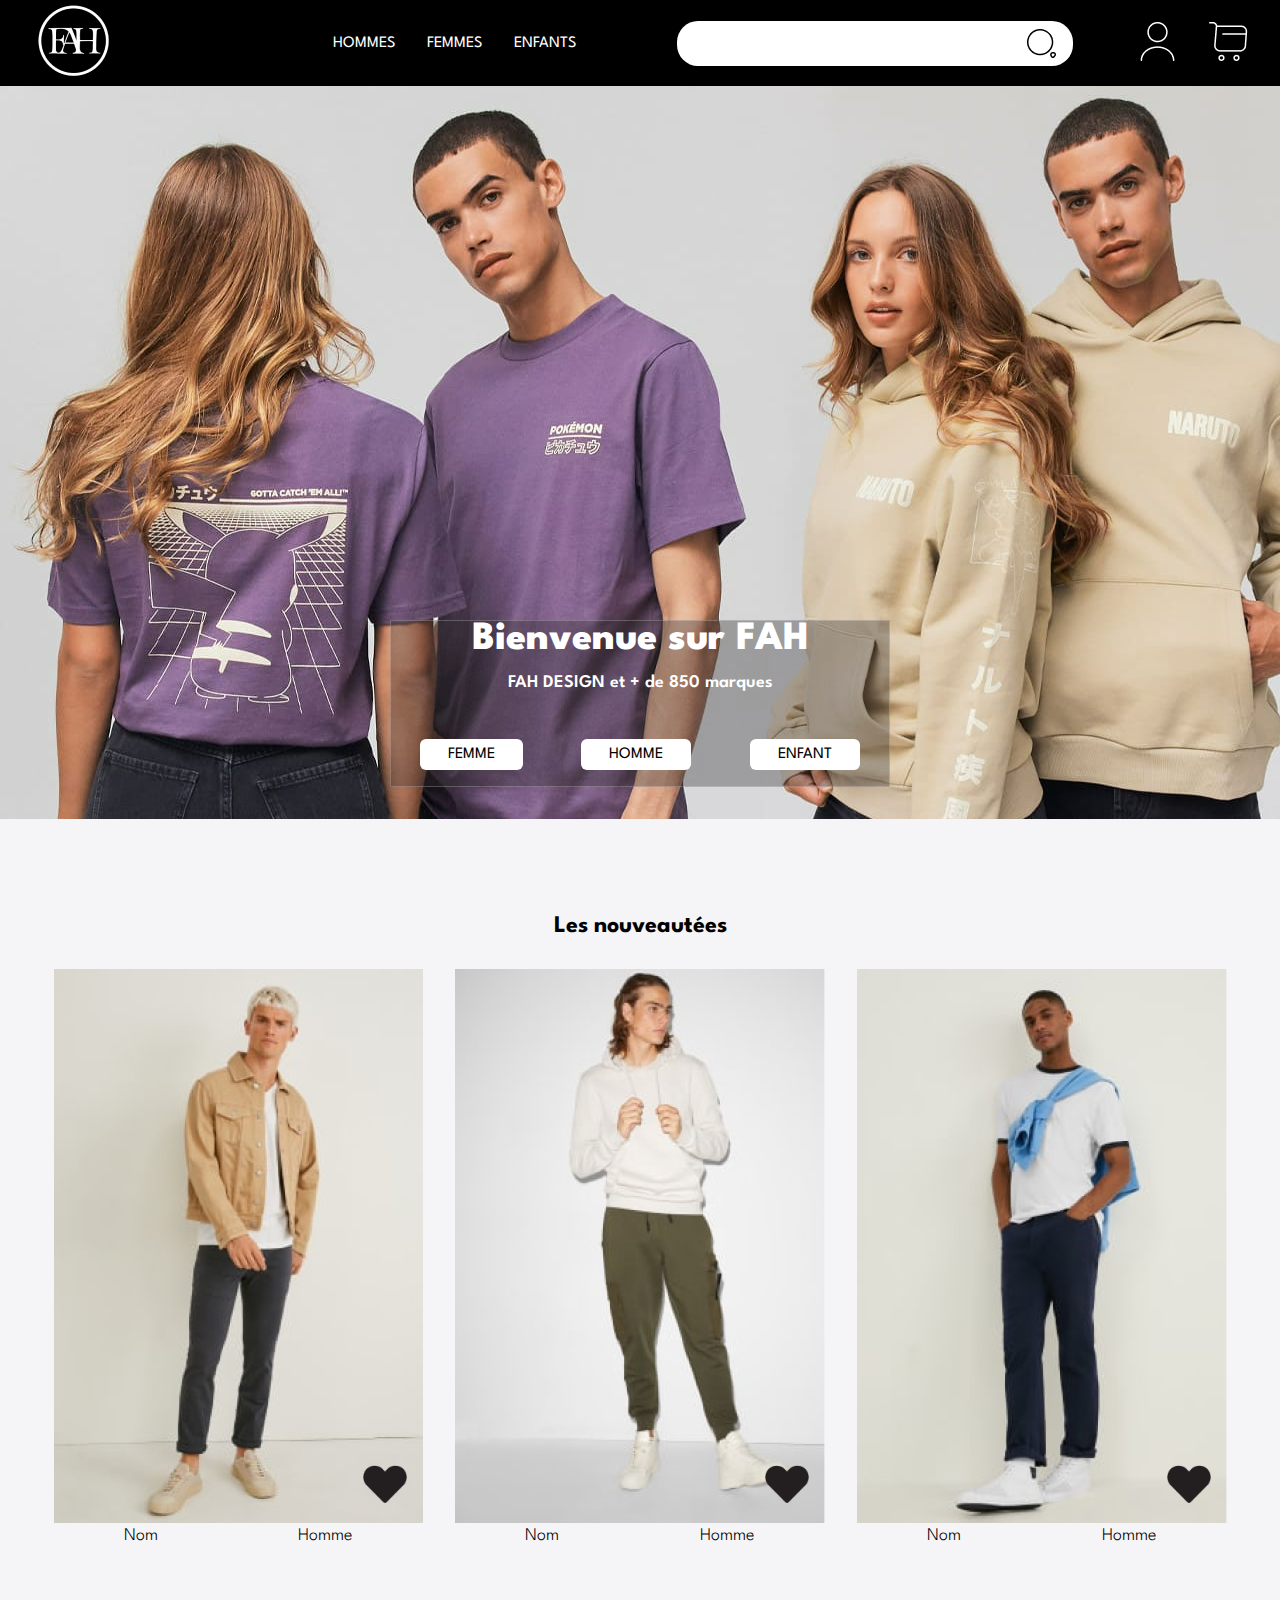
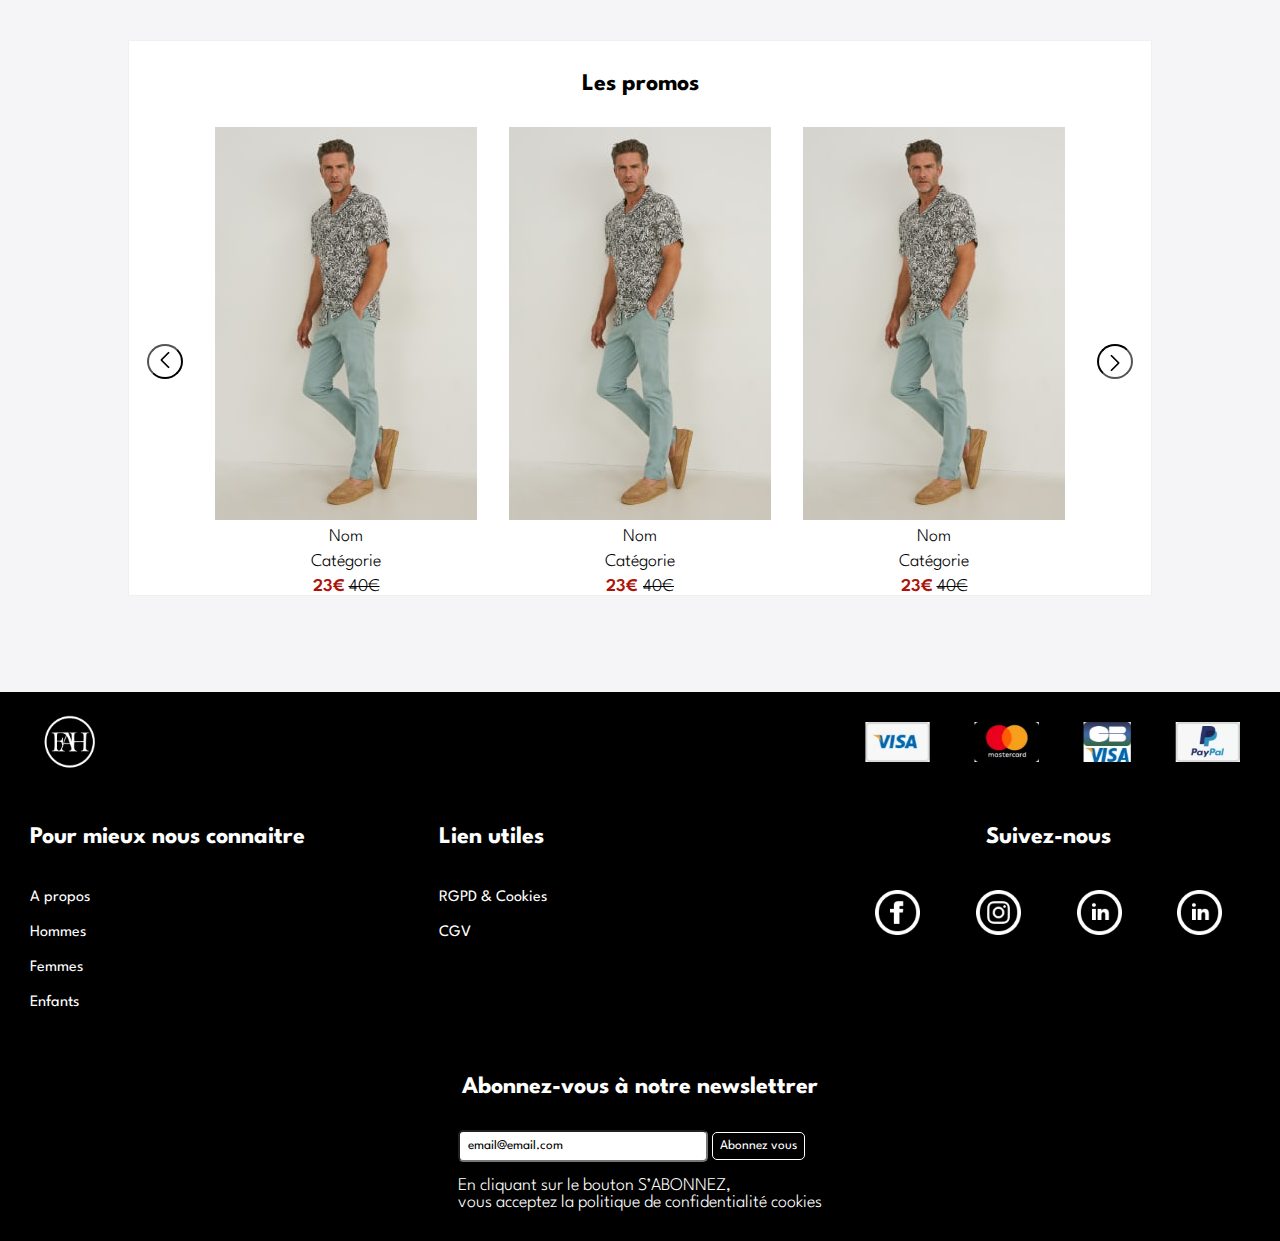
==== index.html @ 8d9b70d9 "[page Accueil] structure htm Accueil footer.css (le footer n'est pas respensive) header.css (respons" ====
<!DOCTYPE html>
<html lang="fr">
    <head>
        <meta charset="UTF-8" />
        <meta http-equiv="X-UA-Compatible" content="IE=edge" />
        <meta name="viewport" content="width=device-width, initial-scale=1.0" />
        <title>Document</title>
        <link rel="stylesheet" href="./public/css/header.css" />
        <link rel="stylesheet" href="./public/css/accueil.css" />
        <link rel="stylesheet" href="./public/css/footer.css">
        <link rel="stylesheet" href="./public/css/cart.css">
        <script src="./public/js/header.js" defer></script>
    </head>
    <body>
        <header>
            <nav class="flex">
                <a href="">
                    <img
                        class="display-no"
                        src="./public/images/images/logo.png"
                        alt="logo_FAH_blanc"
                    />
                </a>

                <img
                    class="burger"
                    src="./public/icons/icons/hambergermenu.png"
                    alt=""
                />

                <div class="flex toto">
                    <div class="flex nav-liens display-no">
                        <a href="#">HOMMES</a>
                        <a href="#">FEMMES</a>
                        <a href="#">ENFANTS</a>
                    </div>
                    <div class="flex test">
                        <form class="flex">
                            <input
                                class="search visibility-none"
                                type="text"
                                name=""
                                id="input-search"
                            />
                            <button
                                class="search bg-bnt bg-bnt-black"
                                id="bnt-search"
                            >
                                <img
                                    id="search"
                                    class="search-black"
                                    src="./public/icons/searchblack.png"
                                    alt=""
                                />
                                <img
                                    class="search-white"
                                    src="./public/icons/icons/searchnormal.png"
                                    alt=""
                                    id="search-white"
                                />
                            </button>
                        </form>

                        <div class="flex">
                            <a href="/">
                                <img
                                    src="./public/icons/icons/favoris.png"
                                    class="favoris"
                                    alt=""
                                />
                            </a>
                            <a href="/">
                                <img
                                    src="./public/icons/icons/user.png"
                                    alt="icon_compte"
                                />
                            </a>
                            <a href="./cart.html">
                                <img
                                    class="panier"
                                    src="./public/icons/icons/panier.png"
                                    alt="icon_panier"
                                />
                            </a>
                        </div>
                    </div>
                </div>
            </nav>
        </header>
        <section class="section-accueil">
            <div class="flex">
                <div>
                    <h1>Bienvenue sur FAH</h1>
                    <p>FAH DESIGN et + de 850 marques</p>
                </div>
                <div class="liens-categories flex">
                    <a href="">FEMME</a>
                    <a href="">HOMME</a>
                    <a href="">ENFANT</a>
                </div>
            </div>
        </section>
        <main>
            <section class="nouveautes">
                <h2>Les nouveautées</h2>
                <div class="articles flex">
                    <div class="article">
                        <div>
                            <img
                                class="article-img"
                                src="./public/images/images/pantalon_noir 1.png"
                                alt=""
                            />
                            <img
                                class="article-favoris"
                                src="./public/icons/icons/favoris-noir.png"
                                alt=""
                            />
                        </div>
                        <div class="article-nomprix flex">
                            <p>Nom</p>
                            <p>Homme</p>
                        </div>
                    </div>
                    <div class="article">
                        <div>
                            <img
                                class="article-img"
                                src="./public/images/images/pantalon_kaki 1.png"
                                alt=""
                            />
                            <img
                                class="article-favoris"
                                src="./public/icons/icons/favoris-noir.png"
                                alt=""
                            />
                        </div>
                        <div class="article-nomprix flex">
                            <p>Nom</p>
                            <p>Homme</p>
                        </div>
                    </div>
                    <div class="article">
                        <div>
                            <img
                                class="article-img"
                                src="./public/images/images/pantalon_marine 1.png"
                                alt=""
                            />
                            <img
                                class="article-favoris"
                                src="./public/icons/icons/favoris-noir.png"
                                alt=""
                            />
                        </div>
                        <div class="article-nomprix flex">
                            <p>Nom</p>
                            <p>Homme</p>
                        </div>
                    </div>
                </div>
            </section>
            <section class="promos">
                <h2>Les promos</h2>
                <div class="flex">
                    <button>
                        <img src="./public/icons/icons/carousel.png" alt="" />
                    </button>
                    <div class="promos-carousel flex">
                        <div class="promos-produits-carousel img-first flex">
                            <img
                                src="./public/images/images/pantalon_bleu_ciel _mobile.png"
                                alt=""
                            />
                            <p>Nom</p>
                            <p>Catégorie</p>
                            <p>
                                <span class="prix-promos"> 23€</span>
                                <del> 40€</del>
                            </p>
                        </div>
                        <div class="promos-produits-carousel flex">
                            <img
                                src="./public/images/images/pantalon_bleu_ciel _mobile.png"
                                alt=""
                            />
                            <p>Nom</p>
                            <p>Catégorie</p>
                            <p>
                                <span class="prix-promos"> 23€ </span>
                                <del> 40€</del>
                            </p>
                        </div>
                        <div class="promos-produits-carousel flex">
                            <img
                                src="./public/images/images/pantalon_bleu_ciel _mobile.png"
                                alt=""
                            />
                            <p>Nom</p>
                            <p>Catégorie</p>
                            <p>
                                <span class="prix-promos">23€</span>
                                <del> 40€</del>
                            </p>
                        </div>
                    </div>

                    <button class="bnt-carousel">
                        <img src="./public/icons/icons/carousel.png" alt="" />
                    </button>
                </div>
            </section>
        </main>

        <footer>
        <div class="paiement flex">

            <div>
                <img class="logo" src="./public/images/images/logo.png" alt="logo_FAH_blanc">
            </div>

            <div>
                <img src="./public/images/images/visa-png 1.png" alt="carte_visa"></li>
                <img src="./public/images/images/mastercard-png 1.png" alt="carte_mastercard">
                <img src="./public/images/images/visa-carte-bleue-png 1.png" alt="carte_cb_visa">
                <img src="./public/images/images/pay-pal-png 1.png" alt="paypal">
            </div>
        </div>

        <section class="footer flex">

            <div class="bloc1">
                <h2>Pour mieux nous connaitre</h2>
                <ul>
                    <li><a href="#">A propos</a></li>
                    <li><a href="#">Hommes</a></li>
                    <li><a href="#">Femmes</a></li>
                    <li><a href="#">Enfants</a></li>

                </ul>
            </div>

            <div class="bloc2">
                <h2>Lien utiles</h2>
                <ul>
                    <li><a href="#">RGPD & Cookies</a></li>
                    <li><a href="#">CGV</a></li>
                </ul>

            </div>

            <div class="bloc3">

                <h2>Suivez-nous</h2>

                <div class="reseau flex">
                    <img src="./public/icons/icons/facebook-5-240.png" alt="icone_facebook">
                    <img src="./public/icons/icons/instagram-15-240.png" alt="icone_facebook">
                    <img src="./public/icons/icons/linkedin-5-240.png" alt="icone_facebook">
                    <img src="./public/icons/icons/linkedin-5-240.png" alt="icone_facebook">
                </div>
            </div>

        </section>

        <div class="bloc4 flex column">
            <h2>Abonnez-vous à notre newslettrer</h2>

            <div class="newsletter">

                <input type="email" id="email" name="email" value="email@email.com">
                <button>Abonnez vous</button>
                    <p>
                    En cliquant sur le bouton S’ABONNEZ,<br>vous acceptez la politique de confidentialité
                    cookies
                </p>

            </div>


        </div>




    </footer>
    </body>
</html>
---- public/css/header.css ----
@font-face {
    font-family: "League Spartan", sans-serif;
    src: url(font/LeagueSpartan-Regular.ttf);
}

* {
    margin: 0;
    padding: 0;
    box-sizing: border-box;
    font-family: "League Spartan", sans-serif;
}
/* les variables  */
:root {
    --color-green: #006637;
    --color-white: #ffffff;
    --color-background: #f5f5f7;
    --color-black: #000000;
    --color-grey: #919090;
    --color-red: #ad130a;
}

body {
    background: var(--color-background);
}
a {
    text-decoration: none;
    color: white;
}

.flex {
    display: flex;
    justify-content: space-between;
    align-items: center;
}

header {
    background: var(--color-black);
    /* padding: 22px 43px; */
}
header .nav-liens {
    gap: 2rem;
}
header .search {
    height: 45px;
    border: none;
}
header input {
    border-bottom-left-radius: 21px;
    border-top-left-radius: 21px;
}
header .bg-bnt {
    background-color: var(--color-white);
    border-bottom-right-radius: 21px;
    border-top-right-radius: 21px;
    padding-right: 15px;
    padding-top: 4px;
}
header form img {
    border-top-right-radius: 58px;
    border-bottom-right-radius: 21px;
}
header nav > div {
    gap: 7.9vw;
}
header nav > div div:nth-child(2),
.test {
    gap: 2.62vw;
}
.burger {
    display: none;
}
nav {
    gap: 2rem !important;
    justify-content: flex-start;
    width: 95vw;
    margin: 0 auto;
}

.test {
    width: 44.58vw;
}
nav form {
    width: min(500px, 100%);
}
nav form input {
    width: min(500px, 100%);
}
.favoris {
    display: none;
}
.search-black {
    display: none;
}

/* @media */
@media (max-width: 920px) {
    header nav > div {
        gap: 1.9vw !important;
    }
    .test {
        gap: 1rem;
    }
}
@media (max-width: 800px) {
    .display-no {
        display: none !important;
    }
    .burger {
        display: block !important;
    }
    .favoris {
        display: block !important;
    }
    .panier {
        display: none !important;
    }
    header {
        padding: 10px 0;
    }
    .bg-bnt-black {
        background: var(--color-black) !important;
    }
    .visibility-none {
        visibility: hidden;
    }
    .search-white {
        display: none !important;
    }
    .search-black {
        display: block !important;
        border-top-right-radius: 5px !important;
        border-bottom-right-radius: 0px !important;
    }
    .search-black-none {
        display: none !important;
    }
    .myStyle {
        visibility: visible !important;
    }
}
---- public/css/accueil.css ----
.section-accueil {
    background-image: url("../images/images/encart_hp_collabs.webp");
    height: 733px;
    display: flex;
    align-items: flex-end;
    justify-content: center;
    padding-bottom: 2rem;
}
.section-accueil > div {
    width: 500px;
    border: 1px solid black;
    flex-direction: column;
    gap: 3rem;
    padding-bottom: 1rem;
    background: rgb(46 45 46 / 34%);
    border: 1px solid rgb(249 242 242 / 23%);
}
h1 {
    font-weight: 800;
    font-size: 40px;
    margin-bottom: 1rem;
}
.section-accueil p,
h1 {
    color: var(--color-white);
    text-align: center;
}

.section-accueil p {
    font-weight: 600;
    font-size: 18px;
}

.liens-categories {
    justify-content: space-around;
    width: 100%;
}
.liens-categories a {
    background: var(--color-white);
    color: var(--color-black);
    padding: 0.5rem 1.75rem;
    border-radius: 6px;
}
/* main */
main {
    margin: 6rem 0;
}
h2 {
    text-align: center;
    margin-bottom: 2rem;
}

/* les nouveatées */
.articles {
    gap: 2rem;
    flex-wrap: wrap;
    justify-content: center;
}
.article-nomprix {
    justify-content: space-around;
}
.article > div {
    position: relative;
}
.article-favoris {
    position: absolute;
    top: 31rem;
    right: 1rem;
    width: 44px;
}

/* les promos */
.promos {
    /* margin-top: 6rem; */
    background: #ffffff;
    border: 1px solid #f4eeee;
    width: 80vw;
    margin: 6rem auto;
    padding-top: 2rem;
}
.promos > div {
    justify-content: center;
    gap: 2rem;
    width: 100%;
}
.bnt-carousel {
    transform: rotate(180deg);
}
.promos-carousel {
    justify-content: center;
    gap: 2rem;
}
main button {
    border-radius: 50%;
    padding: 5px 11px;
    background: white;
}
.promos-produits-carousel {
    flex-direction: column;
    justify-content: center;
    gap: 0.5rem;
}
.prix-promos {
    color: var(--color-red);
    font-weight: 600;
}

/* meadia */

@media (max-width: 1060px) {
    .promos-produits-carousel > img {
        width: 200px;
    }
}
@media (max-width: 800px) {
    .img-first {
        display: none;
    }
}
---- public/css/footer.css ----
/* ///////////////////FOOTER ////////////////////////// */

.paiement img {
    display: inline-block;
    padding: 20px;
    width: 110;
    height: 80px;
}

.paiement .logo {
    width: 100px;
    height: 100px;
}

.paiement {
    background: var(--color-black);
    padding: 0 20px;
}

.footer {
    background: var(--color-black);
    padding: 30px;
}

.footer img {
    display: inline-block;
    width: 65px;
    height: 65px;
}

.bloc4 {
    background: var(--color-black);
    padding-bottom: 30px;
    flex-direction: column;
}

.bloc4 button {
    background: var(--color-black);
    color: white;
    border: 1px solid white;
    padding: 7px;
    border-radius: 5px;
}

#email {
    width: 250px;
    min-height: 25px;
    border-radius: 5px;
    padding: 8px;
}

.bloc1,
.bloc2,
.bloc3 {
    width: 33%;
    min-height: 220px;
}
.footer li {
    padding: 10px 0;
}

.newsletter p {
    color: white;
    margin-top: 15px;
}

.bloc3 img {
    padding: 10px;
}

.bloc3 h2 {
    text-align: center;
}

.reseau {
    justify-content: space-around;
}
footer h2 {
    color: var(--color-white);
    text-align: start;
}
---- public/css/cart.css ----
@import url('https://fonts.googleapis.com/css2?family=Lato:wght@300&family=League+Spartan:wght@100;200;300;400;500;600;700;800;900&family=Nunito+Sans:ital,wght@0,200;0,300;0,400;0,600;0,700;0,800;0,900;1,200;1,300;1,400;1,600;1,700;1,800;1,900&display=swap');

* {
    box-sizing: border-box;
    margin: 0;
    padding: 0;
}

body {
    font-family: 'League Spartan';
    background-color: #f5f5f7;
}

p,
label {
    font-size: clamp(14px, 5vh, 18px);
    font-weight: 300;
}

.flex-crt {
    display: flex;
    justify-content: center;
}

/* ### CSS CART ### */
.box-article-crt h1,
.box-article-crt h3,
.cart-article-crt,
.article-text-crt,
.total-box-crt {
    background-color: white;
}

.box-article-crt h3 {
    font-size: clamp(18px, 5vh, 36px);
}

.box-article-crt h1,
.box-article-crt h3 {
    padding: 18px 0 18px 38px;
    font-weight: 400;
    justify-content: space-around;
}

.box-article-crt h1 {
    font-size: 40px;
}

.box-article-crt h3 {
    font-size: clamp(28px, 5vh, 36px);
}

.cart-container-crt {
    width: min(1440px, 100%);
    min-height: 90vh;
    width: 100%;
    gap: 50px;
    justify-content: center;
    align-items: center;
}

.cart-article-crt {
    width: min(675px, 100%);
    min-height: 510px;
    gap: 40px;
    align-items: center;
    align-self: center;

}

.cart-article-crt img {
    max-width: 290px;
    height: 433px;
    display: block;
    /* make my image block element */
}

.box-article-crt {
    width: min(675px, 100%);
    flex-direction: column;
    gap: 40px;

}

.article-text-crt {
    width: min(268px, 100%);
    height: 340px;
    flex-direction: column;
    justify-content: space-around;
}

.article-text-crt form select {
    background-color: #ffffff;
    border: .5px solid black;
    width: min(85px, 100%);
    padding: 5px;
}

.article-text-crt .form-crt {
    justify-content: space-between;

}

.article-text-crt .form-crt label {
    align-self: center;
}

/* TOTAL SECTION CSS */
.total-box-crt {
    width: min(515px, 100%);
    min-height: 510px;
    flex-direction: column;
    justify-content: space-between;
    padding: 28px;
}

.total-box-crt h2 {
    font-size: clamp(34px, 5vh, 40px);
    font-weight: 400;
}

.total-box-crt h3 {
    font-size: clamp(28px, 5vh, 32px);
    font-weight: 400;
}

.payments-crt {
    width: min(322px, 100%);
    margin-top: 4px;
}

.payments-crt img {
    margin-left: 10px;
}

.total-box-crt form select {
    width: min(460px, 100%);
    background-color: #ffffff;
    border: .5px solid black;
    padding: 13px 0 13px 13px;
    margin-top: 10px;
    font-size: clamp(18px, 5vh, 14px);
}

.total-box-crt form input {
    width: min(460px, 100%);
    background-color: #231F20;
    color: white;
    padding: 15px 0;
    border: none;
    margin-top: 25px;
    font-size: clamp(18px, 5vh, 14px);
}

@media (max-width: 950px) {
    .cart-container-crt {
        flex-wrap: wrap;
    }
}

@media (max-width: 450px) {

    body {
        padding: 0 16px;
    }

    .cart-article-crt {
        flex-direction: column;
        padding: 11px;
    }

    .cart-article-crt img {
        min-width: 100%;
        min-height: 300px;
        display: block;
        /* make my image block element */
    }

    .article-text-crt {
        min-width: 100%;
    }

    .cart-article-crt .form-crt select {
        width: min(150px, 100%);
        background-color: #ffffff;
        border: .5px solid black;
        padding: 6px 0 6px 6px;
        font-size: clamp(18px, 5vh, 14px);
    }

    .box-article-crt h3 {
        padding: 21px 16px;
        font-weight: 400;
        justify-content: space-around;
    }
}
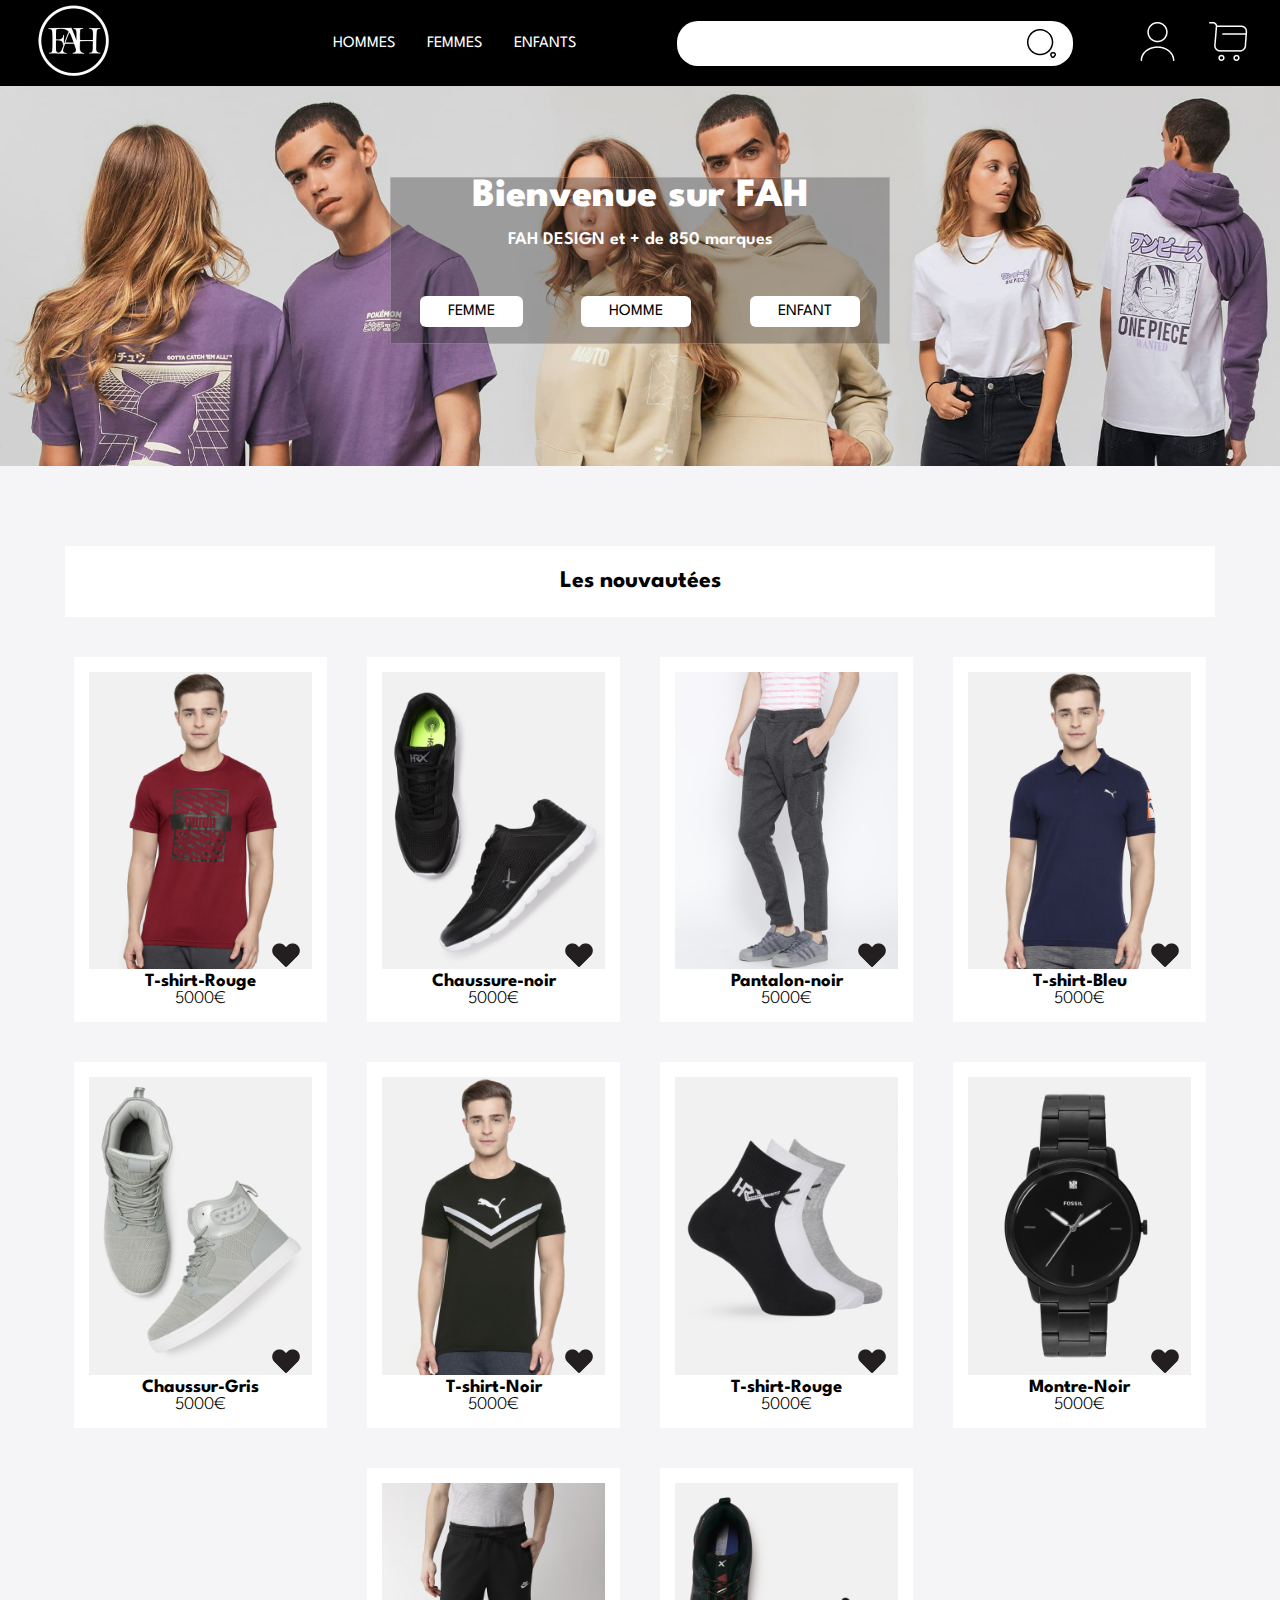
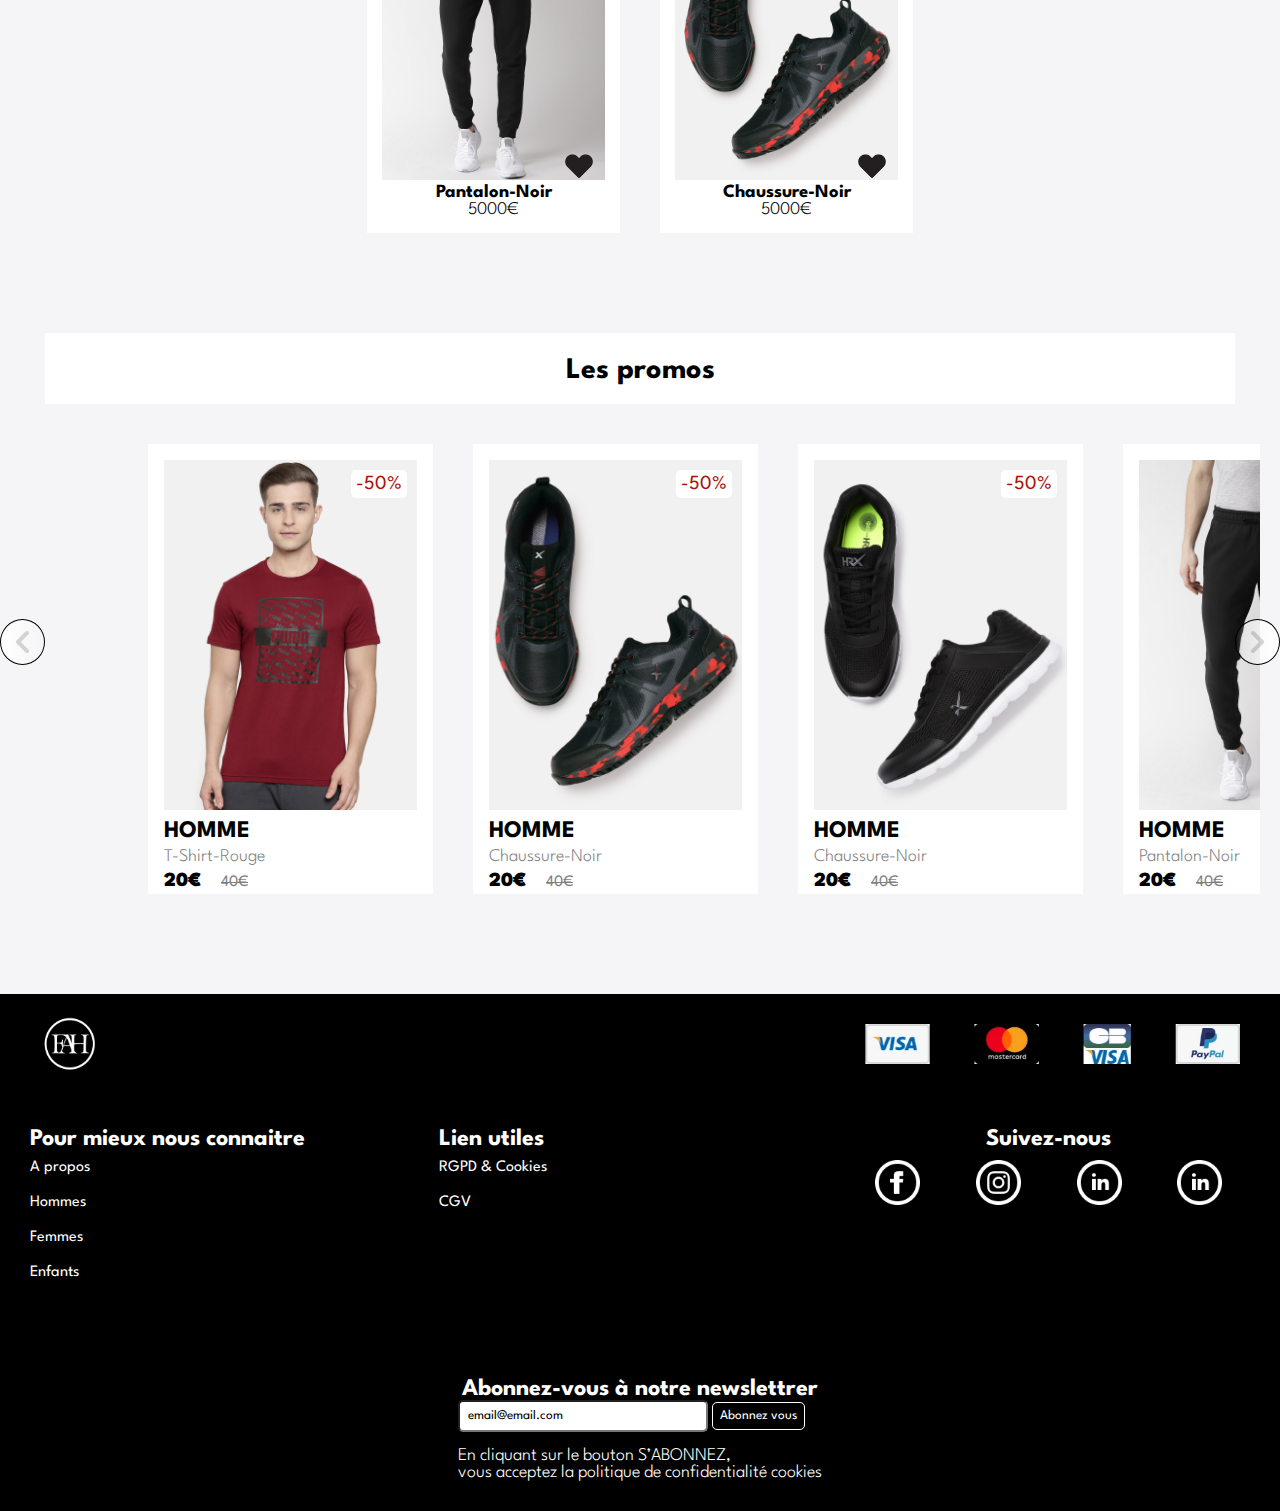
==== commit 5a749692: "[page accueil] le caroussel des promos et le responsive de la premiere section" ====
--- a/index.html
+++ b/index.html
@@ -7,14 +7,16 @@
         <title>Document</title>
         <link rel="stylesheet" href="./public/css/header.css" />
         <link rel="stylesheet" href="./public/css/accueil.css" />
-        <link rel="stylesheet" href="./public/css/footer.css">
-        <link rel="stylesheet" href="./public/css/cart.css">
+        <link rel="stylesheet" href="./public/css/footer.css" />
+        <link rel="stylesheet" href="./public/css/cart.css" />
+        <link rel="stylesheet" href="./public/css/categories.css" />
         <script src="./public/js/header.js" defer></script>
+        <script src="./public/js/caroussel.js" defer></script>
     </head>
     <body>
         <header>
             <nav class="flex">
-                <a href="">
+                <a href="./index.html" class="display-no">
                     <img
                         class="display-no"
                         src="./public/images/images/logo.png"
@@ -30,7 +32,7 @@
 
                 <div class="flex toto">
                     <div class="flex nav-liens display-no">
-                        <a href="#">HOMMES</a>
+                        <a href="./categories.html">HOMMES</a>
                         <a href="#">FEMMES</a>
                         <a href="#">ENFANTS</a>
                     </div>
@@ -101,188 +103,435 @@
             </div>
         </section>
         <main>
-            <section class="nouveautes">
-                <h2>Les nouveautées</h2>
-                <div class="articles flex">
-                    <div class="article">
-                        <div>
-                            <img
-                                class="article-img"
-                                src="./public/images/images/pantalon_noir 1.png"
-                                alt=""
-                            />
-                            <img
-                                class="article-favoris"
-                                src="./public/icons/icons/favoris-noir.png"
-                                alt=""
-                            />
-                        </div>
-                        <div class="article-nomprix flex">
-                            <p>Nom</p>
-                            <p>Homme</p>
-                        </div>
-                    </div>
-                    <div class="article">
-                        <div>
-                            <img
-                                class="article-img"
-                                src="./public/images/images/pantalon_kaki 1.png"
-                                alt=""
-                            />
-                            <img
-                                class="article-favoris"
-                                src="./public/icons/icons/favoris-noir.png"
-                                alt=""
-                            />
-                        </div>
-                        <div class="article-nomprix flex">
-                            <p>Nom</p>
-                            <p>Homme</p>
-                        </div>
-                    </div>
-                    <div class="article">
-                        <div>
-                            <img
-                                class="article-img"
-                                src="./public/images/images/pantalon_marine 1.png"
-                                alt=""
-                            />
-                            <img
-                                class="article-favoris"
-                                src="./public/icons/icons/favoris-noir.png"
-                                alt=""
-                            />
-                        </div>
-                        <div class="article-nomprix flex">
-                            <p>Nom</p>
-                            <p>Homme</p>
-                        </div>
-                    </div>
-                </div>
-            </section>
-            <section class="promos">
-                <h2>Les promos</h2>
-                <div class="flex">
-                    <button>
-                        <img src="./public/icons/icons/carousel.png" alt="" />
-                    </button>
-                    <div class="promos-carousel flex">
-                        <div class="promos-produits-carousel img-first flex">
-                            <img
-                                src="./public/images/images/pantalon_bleu_ciel _mobile.png"
-                                alt=""
-                            />
-                            <p>Nom</p>
-                            <p>Catégorie</p>
-                            <p>
-                                <span class="prix-promos"> 23€</span>
-                                <del> 40€</del>
-                            </p>
-                        </div>
-                        <div class="promos-produits-carousel flex">
-                            <img
-                                src="./public/images/images/pantalon_bleu_ciel _mobile.png"
-                                alt=""
-                            />
-                            <p>Nom</p>
-                            <p>Catégorie</p>
-                            <p>
-                                <span class="prix-promos"> 23€ </span>
-                                <del> 40€</del>
-                            </p>
-                        </div>
-                        <div class="promos-produits-carousel flex">
-                            <img
-                                src="./public/images/images/pantalon_bleu_ciel _mobile.png"
-                                alt=""
-                            />
-                            <p>Nom</p>
-                            <p>Catégorie</p>
-                            <p>
-                                <span class="prix-promos">23€</span>
-                                <del> 40€</del>
-                            </p>
-                        </div>
-                    </div>
-
-                    <button class="bnt-carousel">
-                        <img src="./public/icons/icons/carousel.png" alt="" />
-                    </button>
+            <section class="featured-products">
+                <div class="container">
+                    <h2>Les nouvautées</h2>
+                    <div class="row row-products-categories">
+                        <div class="col-4 bg-white">
+                            <a href="">
+                                <img
+                                    src="./public/images/product-1.jpg"
+                                    alt=""
+                                />
+                                <img
+                                    class="icon-favoris"
+                                    src="./public/icons/favoris-noir.png"
+                                    alt=""
+                                />
+                            </a>
+                            <h3>T-shirt-Rouge</h3>
+                            <p>5000€</p>
+                        </div>
+                        <div class="col-4 bg-white">
+                            <a href="">
+                                <img
+                                    src="./public/images/product-2.jpg"
+                                    alt=""
+                                />
+                                <img
+                                    class="icon-favoris"
+                                    src="./public/icons/favoris-noir.png"
+                                    alt=""
+                                />
+                            </a>
+                            <h3>Chaussure-noir</h3>
+                            <p>5000€</p>
+                        </div>
+                        <div class="col-4 bg-white">
+                            <a href="">
+                                <img
+                                    src="./public/images/product-3.jpg"
+                                    alt=""
+                                />
+                                <img
+                                    class="icon-favoris"
+                                    src="./public/icons/favoris-noir.png"
+                                    alt=""
+                                />
+                            </a>
+                            <h3>Pantalon-noir</h3>
+                            <p>5000€</p>
+                        </div>
+                        <div class="col-4 bg-white">
+                            <a href="">
+                                <img
+                                    src="./public/images/product-4.jpg"
+                                    alt=""
+                                />
+                                <img
+                                    class="icon-favoris"
+                                    src="./public/icons/favoris-noir.png"
+                                    alt=""
+                                />
+                            </a>
+                            <h3>T-shirt-Bleu</h3>
+                            <p>5000€</p>
+                        </div>
+                        <div class="col-4 bg-white">
+                            <a href="">
+                                <img
+                                    src="./public/images/product-5.jpg"
+                                    alt=""
+                                />
+                                <img
+                                    class="icon-favoris"
+                                    src="./public/icons/favoris-noir.png"
+                                    alt=""
+                                />
+                            </a>
+                            <h3>Chaussur-Gris</h3>
+                            <p>5000€</p>
+                        </div>
+                        <div class="col-4 bg-white">
+                            <a href="">
+                                <img
+                                    src="./public/images/product-6.jpg"
+                                    alt=""
+                                />
+                                <img
+                                    class="icon-favoris"
+                                    src="./public/icons/favoris-noir.png"
+                                    alt=""
+                                />
+                            </a>
+                            <h3>T-shirt-Noir</h3>
+                            <p>5000€</p>
+                        </div>
+                        <div class="col-4 bg-white">
+                            <a href="">
+                                <img
+                                    src="./public/images/product-7.jpg"
+                                    alt=""
+                                />
+                                <img
+                                    class="icon-favoris"
+                                    src="./public/icons/favoris-noir.png"
+                                    alt=""
+                                />
+                            </a>
+                            <h3>T-shirt-Rouge</h3>
+                            <p>5000€</p>
+                        </div>
+                        <div class="col-4 bg-white">
+                            <a href="">
+                                <img
+                                    src="./public/images/product-8.jpg"
+                                    alt=""
+                                />
+                                <img
+                                    class="icon-favoris"
+                                    src="./public/icons/favoris-noir.png"
+                                    alt=""
+                                />
+                            </a>
+                            <h3>Montre-Noir</h3>
+                            <p>5000€</p>
+                        </div>
+                        <div class="col-4 bg-white">
+                            <a href="">
+                                <img
+                                    src="./public/images/product-9.jpg"
+                                    alt=""
+                                />
+                                <img
+                                    class="icon-favoris"
+                                    src="./public/icons/favoris-noir.png"
+                                    alt=""
+                                />
+                            </a>
+                            <h3>Pantalon-Noir</h3>
+                            <p>5000€</p>
+                        </div>
+                        <div class="col-4 bg-white">
+                            <a href="">
+                                <img
+                                    src="./public/images/product-10.jpg"
+                                    alt=""
+                                />
+                                <img
+                                    class="icon-favoris"
+                                    src="./public/icons/favoris-noir.png"
+                                    alt=""
+                                />
+                            </a>
+                            <h3>Chaussure-Noir</h3>
+                            <p>5000€</p>
+                        </div>
+                    </div>
                 </div>
             </section>
         </main>
-
+        <section class="product">
+            <h2 class="product-category">Les promos</h2>
+            <button class="pre-btn">
+                <img src="./public/images/arrow.png" alt="" />
+            </button>
+            <button class="nxt-btn">
+                <img src="./public/images/arrow.png" alt="" />
+            </button>
+            <div class="product-container">
+                <div class="product-card">
+                    <div class="product-image">
+                        <span class="discount-tag">-50% </span>
+                        <img
+                            src="./public/images/product-1.jpg"
+                            class="product-thumb"
+                            alt=""
+                        />
+                        <button class="card-btn">ajouter au panier</button>
+                    </div>
+                    <div class="product-info">
+                        <h2 class="product-brand">homme</h2>
+                        <p class="product-short-description">t-shirt-rouge</p>
+                        <span class="price">20€</span
+                        ><span class="actual-price">40€</span>
+                    </div>
+                </div>
+                <div class="product-card">
+                    <div class="product-image">
+                        <span class="discount-tag">-50%</span>
+                        <img
+                            src="./public/images/product-10.jpg"
+                            class="product-thumb"
+                            alt=""
+                        />
+                        <button class="card-btn">ajouter au panier</button>
+                    </div>
+                    <div class="product-info">
+                        <h2 class="product-brand">homme</h2>
+                        <p class="product-short-description">chaussure-noir</p>
+                        <span class="price">20€</span
+                        ><span class="actual-price">40€</span>
+                    </div>
+                </div>
+                <div class="product-card">
+                    <div class="product-image">
+                        <span class="discount-tag">-50% </span>
+                        <img
+                            src="./public/images/product-2.jpg"
+                            class="product-thumb"
+                            alt=""
+                        />
+                        <button class="card-btn">ajouter au panier</button>
+                    </div>
+                    <div class="product-info">
+                        <h2 class="product-brand">homme</h2>
+                        <p class="product-short-description">chaussure-noir</p>
+                        <span class="price">20€</span
+                        ><span class="actual-price">40€</span>
+                    </div>
+                </div>
+                <div class="product-card">
+                    <div class="product-image">
+                        <span class="discount-tag">-50%</span>
+                        <img
+                            src="./public/images/product-9.jpg"
+                            class="product-thumb"
+                            alt=""
+                        />
+                        <button class="card-btn">ajouter au panier</button>
+                    </div>
+                    <div class="product-info">
+                        <h2 class="product-brand">homme</h2>
+                        <p class="product-short-description">pantalon-noir</p>
+                        <span class="price">20€</span
+                        ><span class="actual-price">40€</span>
+                    </div>
+                </div>
+                <div class="product-card">
+                    <div class="product-image">
+                        <span class="discount-tag">-50%</span>
+                        <img
+                            src="./public/images/product-7.jpg"
+                            class="product-thumb"
+                            alt=""
+                        />
+                        <button class="card-btn">ajouter au panier</button>
+                    </div>
+                    <div class="product-info">
+                        <h2 class="product-brand">homme</h2>
+                        <p class="product-short-description">chaussette</p>
+                        <span class="price">20€</span
+                        ><span class="actual-price">40€</span>
+                    </div>
+                </div>
+                <div class="product-card">
+                    <div class="product-image">
+                        <span class="discount-tag">-50%</span>
+                        <img
+                            src="./public/images/product-5.jpg"
+                            class="product-thumb"
+                            alt=""
+                        />
+                        <button class="card-btn">ajouter au panier</button>
+                    </div>
+                    <div class="product-info">
+                        <h2 class="product-brand">homme</h2>
+                        <p class="product-short-description">chaussure-gris</p>
+                        <span class="price">20€</span
+                        ><span class="actual-price">40€</span>
+                    </div>
+                </div>
+                <div class="product-card">
+                    <div class="product-image">
+                        <span class="discount-tag">-50%</span>
+                        <img
+                            src="./public/images/product-6.jpg"
+                            class="product-thumb"
+                            alt=""
+                        />
+                        <button class="card-btn">ajouter au panier</button>
+                    </div>
+                    <div class="product-info">
+                        <h2 class="product-brand">homme</h2>
+                        <p class="product-short-description">t-shirts-noir</p>
+                        <span class="price">20€</span
+                        ><span class="actual-price">40€</span>
+                    </div>
+                </div>
+                <div class="product-card">
+                    <div class="product-image">
+                        <span class="discount-tag">-50%</span>
+                        <img
+                            src="./public/images/product-7.jpg"
+                            class="product-thumb"
+                            alt=""
+                        />
+                        <button class="card-btn">ajouter au panier</button>
+                    </div>
+                    <div class="product-info">
+                        <h2 class="product-brand">homme</h2>
+                        <p class="product-short-description">chaussette</p>
+                        <span class="price">20€</span
+                        ><span class="actual-price">40€</span>
+                    </div>
+                </div>
+                <div class="product-card">
+                    <div class="product-image">
+                        <span class="discount-tag">-50%</span>
+                        <img
+                            src="./public/images/product-8.jpg"
+                            class="product-thumb"
+                            alt=""
+                        />
+                        <button class="card-btn">ajouter au panier</button>
+                    </div>
+                    <div class="product-info">
+                        <h2 class="product-brand">homme</h2>
+                        <p class="product-short-description">Montre-Noir</p>
+                        <span class="price">20€</span
+                        ><span class="actual-price">40€</span>
+                    </div>
+                </div>
+                <div class="product-card">
+                    <div class="product-image">
+                        <span class="discount-tag">-50%</span>
+                        <img
+                            src="./public/images/product-9.jpg"
+                            class="product-thumb"
+                            alt=""
+                        />
+                        <button class="card-btn">ajouter au panier</button>
+                    </div>
+                    <div class="product-info">
+                        <h2 class="product-brand">homme</h2>
+                        <p class="product-short-description">pantalon-noir</p>
+                        <span class="price">20€</span
+                        ><span class="actual-price">40€</span>
+                    </div>
+                </div>
+            </div>
+        </section>
         <footer>
-        <div class="paiement flex">
-
-            <div>
-                <img class="logo" src="./public/images/images/logo.png" alt="logo_FAH_blanc">
+            <div class="paiement flex">
+                <div>
+                    <img
+                        class="logo"
+                        src="./public/images/images/logo.png"
+                        alt="logo_FAH_blanc"
+                    />
+                </div>
+
+                <div>
+                    <img
+                        src="./public/images/images/visa-png 1.png"
+                        alt="carte_visa"
+                    />
+                    <img
+                        src="./public/images/images/mastercard-png 1.png"
+                        alt="carte_mastercard"
+                    />
+                    <img
+                        src="./public/images/images/visa-carte-bleue-png 1.png"
+                        alt="carte_cb_visa"
+                    />
+                    <img
+                        src="./public/images/images/pay-pal-png 1.png"
+                        alt="paypal"
+                    />
+                </div>
             </div>
 
-            <div>
-                <img src="./public/images/images/visa-png 1.png" alt="carte_visa"></li>
-                <img src="./public/images/images/mastercard-png 1.png" alt="carte_mastercard">
-                <img src="./public/images/images/visa-carte-bleue-png 1.png" alt="carte_cb_visa">
-                <img src="./public/images/images/pay-pal-png 1.png" alt="paypal">
+            <section class="footer flex">
+                <div class="bloc1">
+                    <h2>Pour mieux nous connaitre</h2>
+                    <ul>
+                        <li><a href="#">A propos</a></li>
+                        <li><a href="#">Hommes</a></li>
+                        <li><a href="#">Femmes</a></li>
+                        <li><a href="#">Enfants</a></li>
+                    </ul>
+                </div>
+
+                <div class="bloc2">
+                    <h2>Lien utiles</h2>
+                    <ul>
+                        <li><a href="#">RGPD & Cookies</a></li>
+                        <li><a href="#">CGV</a></li>
+                    </ul>
+                </div>
+
+                <div class="bloc3">
+                    <h2>Suivez-nous</h2>
+
+                    <div class="reseau flex">
+                        <img
+                            src="./public/icons/icons/facebook-5-240.png"
+                            alt="icone_facebook"
+                        />
+                        <img
+                            src="./public/icons/icons/instagram-15-240.png"
+                            alt="icone_facebook"
+                        />
+                        <img
+                            src="./public/icons/icons/linkedin-5-240.png"
+                            alt="icone_facebook"
+                        />
+                        <img
+                            src="./public/icons/icons/linkedin-5-240.png"
+                            alt="icone_facebook"
+                        />
+                    </div>
+                </div>
+            </section>
+
+            <div class="bloc4 flex column">
+                <h2>Abonnez-vous à notre newslettrer</h2>
+
+                <div class="newsletter">
+                    <input
+                        type="email"
+                        id="email"
+                        name="email"
+                        value="email@email.com"
+                    />
+                    <button>Abonnez vous</button>
+                    <p>
+                        En cliquant sur le bouton S’ABONNEZ,<br />vous acceptez
+                        la politique de confidentialité cookies
+                    </p>
+                </div>
             </div>
-        </div>
-
-        <section class="footer flex">
-
-            <div class="bloc1">
-                <h2>Pour mieux nous connaitre</h2>
-                <ul>
-                    <li><a href="#">A propos</a></li>
-                    <li><a href="#">Hommes</a></li>
-                    <li><a href="#">Femmes</a></li>
-                    <li><a href="#">Enfants</a></li>
-
-                </ul>
-            </div>
-
-            <div class="bloc2">
-                <h2>Lien utiles</h2>
-                <ul>
-                    <li><a href="#">RGPD & Cookies</a></li>
-                    <li><a href="#">CGV</a></li>
-                </ul>
-
-            </div>
-
-            <div class="bloc3">
-
-                <h2>Suivez-nous</h2>
-
-                <div class="reseau flex">
-                    <img src="./public/icons/icons/facebook-5-240.png" alt="icone_facebook">
-                    <img src="./public/icons/icons/instagram-15-240.png" alt="icone_facebook">
-                    <img src="./public/icons/icons/linkedin-5-240.png" alt="icone_facebook">
-                    <img src="./public/icons/icons/linkedin-5-240.png" alt="icone_facebook">
-                </div>
-            </div>
-
-        </section>
-
-        <div class="bloc4 flex column">
-            <h2>Abonnez-vous à notre newslettrer</h2>
-
-            <div class="newsletter">
-
-                <input type="email" id="email" name="email" value="email@email.com">
-                <button>Abonnez vous</button>
-                    <p>
-                    En cliquant sur le bouton S’ABONNEZ,<br>vous acceptez la politique de confidentialité
-                    cookies
-                </p>
-
-            </div>
-
-
-        </div>
-
-
-
-
-    </footer>
+        </footer>
     </body>
 </html>
--- a/public/css/accueil.css
+++ b/public/css/accueil.css
@@ -1,8 +1,13 @@
 .section-accueil {
     background-image: url("../images/images/encart_hp_collabs.webp");
-    height: 733px;
+
+    background-size: 100vw;
+
+    background-repeat: no-repeat;
+    height: 442px;
+    max-height: 380px;
     display: flex;
-    align-items: flex-end;
+    align-items: center;
     justify-content: center;
     padding-bottom: 2rem;
 }
@@ -43,66 +48,218 @@
 }
 /* main */
 main {
-    margin: 6rem 0;
-}
-h2 {
+    display: flex;
+    align-items: center;
+}
+.featured-products h2 {
     text-align: center;
-    margin-bottom: 2rem;
-}
-
-/* les nouveatées */
-.articles {
-    gap: 2rem;
-    flex-wrap: wrap;
+    margin-bottom: 40px;
+    font-weight: bold;
+    background: white;
+    padding: 1.5rem 0;
+    font-size: 1.5rem;
+    height: 71px;
+}
+
+/* les promos */
+/* les promos */
+
+/* PRODUCTS */
+.product {
+    position: relative;
+    overflow: hidden;
+    padding: 20px;
+    margin-bottom: 80px;
+}
+
+.product-category {
+    padding: 0 10vw;
+    font-size: 30px;
+
+    text-align: center;
+    margin-bottom: 40px;
+    font-weight: bold;
+    background: white;
+    padding: 1.5rem 0;
+
+    height: 71px;
+
+    max-width: 1200px;
+    margin-left: 25px;
+    margin-right: 25px;
+}
+
+.product-container {
+    padding: 0 10vw;
+    display: flex;
+    overflow-x: auto;
+    scroll-behavior: smooth;
+}
+
+.product-container::-webkit-scrollbar {
+    display: none;
+}
+
+.product-card {
+    flex: 0 0 auto;
+    width: 285px;
+    height: 450px;
+    margin-right: 40px;
+    padding: 1rem;
+    background: white;
+}
+
+.product-image {
+    position: relative;
+    width: 100%;
+    height: 350px;
+    overflow: hidden;
+}
+
+.product-thumb {
+    width: 100%;
+    height: 100%;
+    object-fit: cover;
+}
+
+.discount-tag {
+    position: absolute;
+    background: #fff;
+    padding: 5px;
+    border-radius: 5px;
+    color: var(--color-red);
+    right: 10px;
+    top: 10px;
+    text-transform: capitalize;
+    font-size: 20px;
+    font-weight: 400;
+}
+
+.card-btn {
+    position: absolute;
+    bottom: 10px;
+    left: 50%;
+    transform: translateX(-50%);
+    padding: 10px;
+    width: 90%;
+    text-transform: capitalize;
+    border: none;
+    outline: none;
+    background: #fff;
+    border-radius: 5px;
+    transition: 0.5s;
+    cursor: pointer;
+    opacity: 0;
+}
+
+.product-card:hover .card-btn {
+    opacity: 1;
+}
+
+.card-btn:hover {
+    background: var(--color-green);
+    color: #fff;
+}
+
+.product-info {
+    width: 100%;
+    height: 100px;
+    padding-top: 10px;
+}
+
+.product-brand {
+    text-transform: uppercase;
+}
+
+.product-short-description {
+    width: 100%;
+    height: 20px;
+    line-height: 20px;
+    overflow: hidden;
+    opacity: 0.5;
+    text-transform: capitalize;
+    margin: 5px 0;
+}
+
+.price {
+    font-weight: 900;
+    font-size: 20px;
+}
+
+.actual-price {
+    margin-left: 20px;
+    opacity: 0.5;
+    text-decoration: line-through;
+}
+
+.pre-btn,
+.nxt-btn {
+    border-radius: 50%;
+    padding: 11px 6px;
+    border: 1px solid black;
+    /* border: none; */
+    width: 45px;
+    /* height: 100%; */
+    position: absolute;
+    top: 306px;
+    display: flex;
     justify-content: center;
-}
-.article-nomprix {
-    justify-content: space-around;
-}
-.article > div {
+    align-items: center;
+    background: linear-gradient(90deg, rgba(255, 255, 255, 0) 0%, #fff 100%);
+    cursor: pointer;
+    z-index: 8;
+}
+
+.pre-btn {
+    left: 0;
+    transform: rotate(180deg);
+}
+
+.nxt-btn {
+    right: 0;
+}
+
+.pre-btn img,
+.nxt-btn img {
+    opacity: 0.2;
+}
+
+.pre-btn:hover img,
+.nxt-btn:hover img {
+    opacity: 1;
+}
+
+.collection-container {
+    width: 100%;
+    display: grid;
+    grid-template-columns: repeat(2, 1fr);
+    grid-gap: 10px;
+}
+
+.collection {
     position: relative;
 }
-.article-favoris {
+
+.collection img {
+    width: 100%;
+    height: 100%;
+    object-fit: cover;
+}
+
+.collection p {
     position: absolute;
-    top: 31rem;
-    right: 1rem;
-    width: 44px;
-}
-
-/* les promos */
-.promos {
-    /* margin-top: 6rem; */
-    background: #ffffff;
-    border: 1px solid #f4eeee;
-    width: 80vw;
-    margin: 6rem auto;
-    padding-top: 2rem;
-}
-.promos > div {
-    justify-content: center;
-    gap: 2rem;
-    width: 100%;
-}
-.bnt-carousel {
-    transform: rotate(180deg);
-}
-.promos-carousel {
-    justify-content: center;
-    gap: 2rem;
-}
-main button {
-    border-radius: 50%;
-    padding: 5px 11px;
-    background: white;
-}
-.promos-produits-carousel {
-    flex-direction: column;
-    justify-content: center;
-    gap: 0.5rem;
-}
-.prix-promos {
-    color: var(--color-red);
-    font-weight: 600;
+    top: 50%;
+    left: 50%;
+    transform: translate(-50%, -50%);
+    text-align: center;
+    color: #fff;
+    font-size: 50px;
+    text-transform: capitalize;
+}
+
+.collection:nth-child(3) {
+    grid-column: span 2;
+    margin-bottom: 10px;
 }
 
 /* meadia */
@@ -112,8 +269,39 @@
         width: 200px;
     }
 }
+@media (max-width: 970px) {
+    .section-accueil {
+        max-height: 298px;
+    }
+}
+
 @media (max-width: 800px) {
     .img-first {
         display: none;
     }
 }
+
+@media (max-width: 600px) {
+    .section-accueil {
+        max-height: 160px;
+    }
+
+    .section-accueil > div {
+        width: 300px;
+
+        gap: 1rem;
+        padding-bottom: 1rem;
+    }
+
+    .section-accueil h1 {
+        font-size: 28px;
+    }
+
+    .section-accueil p {
+        font-size: 16px;
+    }
+
+    .liens-categories a {
+        padding: 0.5rem 0.75rem;
+    }
+}
--- a/public/css/cart.css
+++ b/public/css/cart.css
@@ -57,6 +57,7 @@
     gap: 50px;
     justify-content: center;
     align-items: center;
+    margin: 50px;
 }
 
 .cart-article-crt {
@@ -94,6 +95,7 @@
     border: .5px solid black;
     width: min(85px, 100%);
     padding: 5px;
+    font-size: clamp(16px, 5vh, 14px);
 }
 
 .article-text-crt .form-crt {
@@ -149,18 +151,32 @@
     padding: 15px 0;
     border: none;
     margin-top: 25px;
-    font-size: clamp(18px, 5vh, 14px);
+    font-size: clamp(22px, 5vh, 14px);
+    font-weight: 300;
 }
 
 @media (max-width: 950px) {
+
+    section {
+        padding: 0 16px;
+    }
+
     .cart-container-crt {
         flex-wrap: wrap;
-    }
+        margin: 0;
+        margin-top: 50px;
+        margin-bottom: 50px;
+    }
+
+    .cart-article-crt {
+        flex-direction: column;
+    }
+
 }
 
 @media (max-width: 450px) {
 
-    body {
+    section {
         padding: 0 16px;
     }
 
--- a/public/css/categories.css
+++ b/public/css/categories.css
@@ -0,0 +1,199 @@
+* {
+    margin: 0;
+    padding: 0;
+    box-sizing: border-box;
+}
+
+:root {
+    --color-green: #006637;
+    --color-white: #ffffff;
+    --color-background: #f5f5f7;
+    --color-black: #000000;
+    --color-grey: #919090;
+    --color-red: #ad130a;
+}
+
+.container {
+    max-width: 1200px;
+
+    padding-left: 25px;
+    padding-right: 25px;
+}
+
+main {
+    margin: 80px 0 80px;
+    gap: 40px;
+    flex-direction: column;
+}
+.div-trie {
+    width: 88%;
+}
+/* liens catégories */
+.explore-offre {
+    position: absolute;
+    top: 86px;
+    align-items: center;
+    justify-content: center;
+    gap: 2rem;
+    width: 100vw;
+    background: #525050;
+    padding: 1rem 0;
+}
+.explore-offre p {
+    color: white;
+}
+.flex {
+    display: flex;
+
+    align-items: center;
+}
+.div-categories {
+    flex-basis: 45vw;
+    justify-content: space-between;
+    border: 1px solid white;
+    padding: 0.75rem;
+    border-radius: 6px;
+}
+/* section 1 */
+.row {
+    display: flex;
+    align-items: center;
+    justify-content: space-around;
+    flex-wrap: wrap;
+}
+.row-products-categories {
+    justify-content: center;
+    gap: 40px;
+}
+.col-2 {
+    flex-basis: 50%;
+    min-height: 300px;
+    color: white;
+}
+.col-2 img {
+    width: 109%;
+    padding: 36px 0;
+    transform: translateX(6vw);
+}
+
+.col-2 h1 {
+    font-size: 50px;
+    line-height: 60px;
+    margin: 25px 0;
+}
+.col-2 a {
+    text-decoration: none;
+    padding: 10px 30px;
+    background-color: var(--color-red);
+    color: #fff;
+    border-radius: 30px;
+    display: inline-block;
+    margin-top: 25px;
+}
+.col-2 p {
+    line-height: 31px;
+}
+.col-2 a:hover {
+    background: #16a7b4;
+}
+
+.header-section {
+    margin-top: 76px;
+    background: linear-gradient(#f5f5f7, #000000);
+}
+.marg-header-section {
+    margin: 20px auto;
+}
+
+/* section trier categories */
+.trie {
+    padding: 18px 0;
+}
+.trie form {
+    justify-content: center;
+    gap: 1rem;
+}
+.trie label {
+    font-size: 20px;
+    font-weight: 400;
+}
+#pet-select {
+    flex-basis: 30vw;
+    padding: 0.5rem;
+    border-radius: 6px;
+    text-align: center;
+}
+.bg-white {
+    background-color: white;
+}
+/* section des meilleur produits */
+.col-4 {
+    flex-basis: 22%;
+    min-width: 200px;
+    padding: 15px;
+}
+.col-4 img {
+    width: 100%;
+}
+.col-4 h3,
+.col-4 p {
+    text-align: center;
+}
+
+.icon-favoris {
+    width: 28px !important;
+    position: absolute;
+    top: -15px;
+    left: 82%;
+}
+.col-4 a {
+    position: relative;
+}
+
+/* media */
+@media (max-width: 884px) {
+    .col-2 h1 {
+        font-size: 31px;
+        line-height: 60px;
+        margin: 25px 0;
+    }
+    .div-categories {
+        flex-basis: 65vw;
+    }
+    #pet-select {
+        flex-basis: 40vw;
+    }
+}
+
+@media (max-width: 680px) {
+    .row {
+        flex-direction: column-reverse;
+    }
+    .col-2-center {
+        display: flex;
+        flex-direction: column;
+        justify-content: center;
+        align-items: center;
+    }
+    .col-2-center a {
+        margin-bottom: 16px;
+    }
+    .col-2 h1 {
+        text-align: center;
+    }
+    #pet-select {
+        flex-basis: 47vw;
+    }
+}
+
+@media (max-width: 550px) {
+    .explore-offre {
+        display: none;
+    }
+    .header-section {
+        margin-top: -22px;
+    }
+    main {
+        margin: 40px 0 40px;
+    }
+}
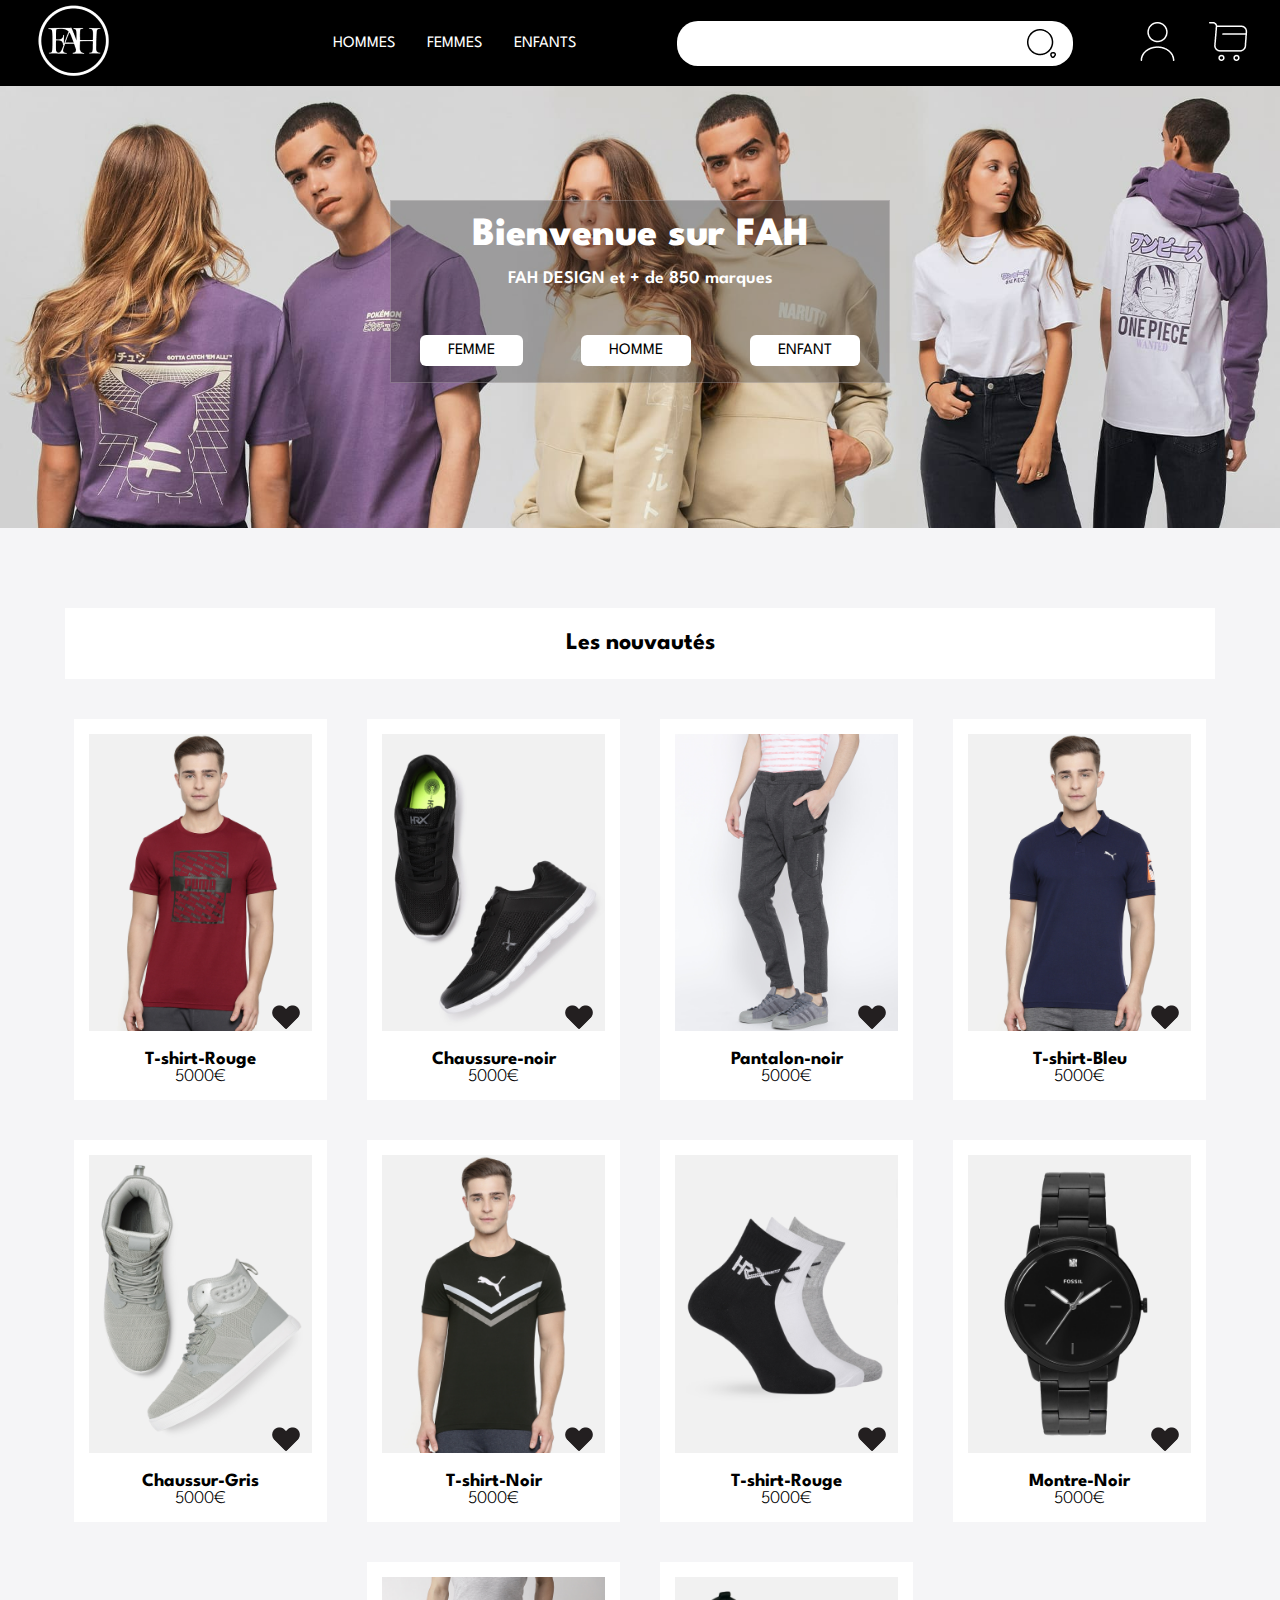
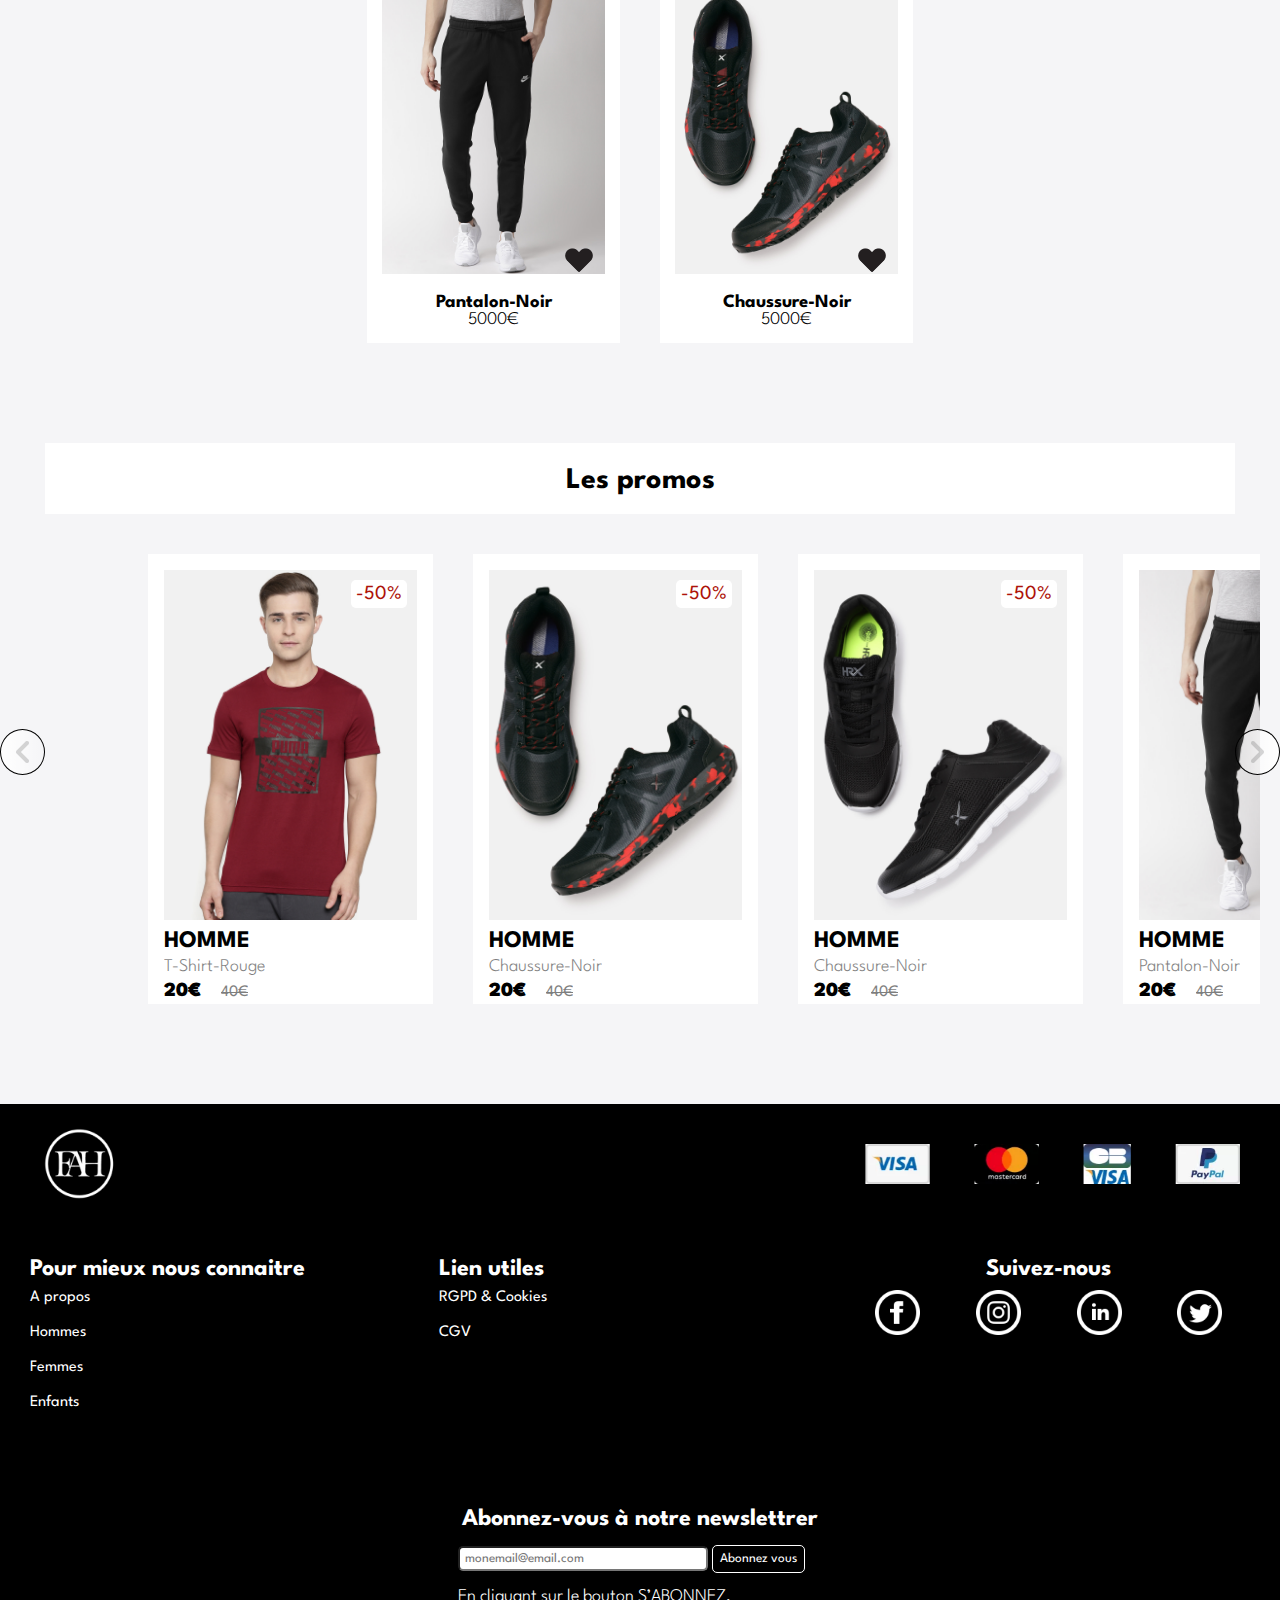
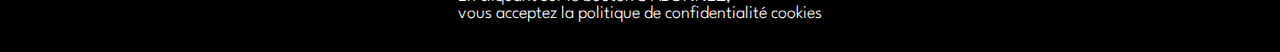
==== commit 09e6a88a: "[footer] la partie responsive de footer" ====
--- a/index.html
+++ b/index.html
@@ -51,7 +51,7 @@
                                 <img
                                     id="search"
                                     class="search-black"
-                                    src="./public/icons/searchblack.png"
+                                    src="./public/icons/icons/searchblack.png"
                                     alt=""
                                 />
                                 <img
@@ -105,7 +105,7 @@
         <main>
             <section class="featured-products">
                 <div class="container">
-                    <h2>Les nouvautées</h2>
+                    <h2>Les nouvautés</h2>
                     <div class="row row-products-categories">
                         <div class="col-4 bg-white">
                             <a href="">
@@ -444,29 +444,39 @@
         </section>
         <footer>
             <div class="paiement flex">
+                <div class="remove column">
+                    <p>@2022 F.A.H</p>
+                    <a href="#">Coordonnées</a>
+                    <!-- texte footer responsive  -->
+                </div>
+
                 <div>
                     <img
                         class="logo"
-                        src="./public/images/images/logo.png"
+                        src="public/images/img/logo_FAH_blanc_mini.png"
                         alt="logo_FAH_blanc"
                     />
                 </div>
-
-                <div>
+                <div class="remove column">
+                    <a href="#">Confidentialité et cookies</a>
+                    <a href="#">Conditions générales</a>
+                </div>
+
+                <div class="banque">
                     <img
-                        src="./public/images/images/visa-png 1.png"
+                        src="public/images/img/visa-png 1.png"
                         alt="carte_visa"
                     />
                     <img
-                        src="./public/images/images/mastercard-png 1.png"
+                        src="public/images/img/mastercard-png 1.png"
                         alt="carte_mastercard"
                     />
                     <img
-                        src="./public/images/images/visa-carte-bleue-png 1.png"
+                        src="public/images/img/visa-carte-bleue-png 1.png"
                         alt="carte_cb_visa"
                     />
                     <img
-                        src="./public/images/images/pay-pal-png 1.png"
+                        src="public/images/img/pay-pal-png 1.png"
                         alt="paypal"
                     />
                 </div>
@@ -495,22 +505,26 @@
                     <h2>Suivez-nous</h2>
 
                     <div class="reseau flex">
-                        <img
-                            src="./public/icons/icons/facebook-5-240.png"
-                            alt="icone_facebook"
-                        />
-                        <img
-                            src="./public/icons/icons/instagram-15-240.png"
-                            alt="icone_facebook"
-                        />
-                        <img
-                            src="./public/icons/icons/linkedin-5-240.png"
-                            alt="icone_facebook"
-                        />
-                        <img
-                            src="./public/icons/icons/linkedin-5-240.png"
-                            alt="icone_facebook"
-                        />
+                        <a href="#"
+                            ><img
+                                src="public/images/img/facebook-5-240.png"
+                                alt="icone_facebook"
+                        /></a>
+                        <a href="#"
+                            ><img
+                                src="public/images/img/instagram-15-240.png"
+                                alt="icone_facebook"
+                        /></a>
+                        <a href="#"
+                            ><img
+                                src="public/images/img/linkedin-5-240.png"
+                                alt="icone_facebook"
+                        /></a>
+                        <a href="#"
+                            ><img
+                                src="public/images/img/twitter-5-240.png"
+                                alt="icone_facebook"
+                        /></a>
                     </div>
                 </div>
             </section>
@@ -523,7 +537,7 @@
                         type="email"
                         id="email"
                         name="email"
-                        value="email@email.com"
+                        placeholder="monemail@email.com"
                     />
                     <button>Abonnez vous</button>
                     <p>
--- a/public/css/accueil.css
+++ b/public/css/accueil.css
@@ -5,7 +5,7 @@
 
     background-repeat: no-repeat;
     height: 442px;
-    max-height: 380px;
+    max-height: 460px;
     display: flex;
     align-items: center;
     justify-content: center;
@@ -16,7 +16,7 @@
     border: 1px solid black;
     flex-direction: column;
     gap: 3rem;
-    padding-bottom: 1rem;
+    padding: 1rem 0;
     background: rgb(46 45 46 / 34%);
     border: 1px solid rgb(249 242 242 / 23%);
 }
@@ -288,9 +288,8 @@
 
     .section-accueil > div {
         width: 300px;
-
+        margin-top: 2rem;
         gap: 1rem;
-        padding-bottom: 1rem;
     }
 
     .section-accueil h1 {
--- a/public/css/footer.css
+++ b/public/css/footer.css
@@ -1,18 +1,18 @@
 /* ///////////////////FOOTER ////////////////////////// */
 
-.paiement img {
+footer .paiement img {
     display: inline-block;
     padding: 20px;
     width: 110;
     height: 80px;
 }
 
-.paiement .logo {
-    width: 100px;
-    height: 100px;
+footer .paiement .logo {
+    width: 120px;
+    height: 120px;
 }
 
-.paiement {
+footer .paiement {
     background: var(--color-black);
     padding: 0 20px;
 }
@@ -28,13 +28,14 @@
     height: 65px;
 }
 
-.bloc4 {
+footer .bloc4 {
     background: var(--color-black);
     padding-bottom: 30px;
     flex-direction: column;
+    gap: 15px;
 }
 
-.bloc4 button {
+footer .bloc4 button {
     background: var(--color-black);
     color: white;
     border: 1px solid white;
@@ -42,16 +43,15 @@
     border-radius: 5px;
 }
 
-#email {
+footer #email {
     width: 250px;
     min-height: 25px;
     border-radius: 5px;
-    padding: 8px;
 }
 
-.bloc1,
-.bloc2,
-.bloc3 {
+footer .bloc1,
+footer .bloc2,
+footer .bloc3 {
     width: 33%;
     min-height: 220px;
 }
@@ -59,23 +59,68 @@
     padding: 10px 0;
 }
 
-.newsletter p {
+footer .newsletter p {
     color: white;
     margin-top: 15px;
 }
 
-.bloc3 img {
+footer .bloc3 img {
     padding: 10px;
 }
 
-.bloc3 h2 {
+footer .bloc3 h2 {
     text-align: center;
 }
 
-.reseau {
+footer .reseau {
     justify-content: space-around;
 }
+footer .newsletter ::placeholder {
+    padding: 5px;
+}
+
+footer .remove {
+    display: none;
+    color: white;
+}
+
 footer h2 {
-    color: var(--color-white);
-    text-align: start;
+    color: white;
 }
+@media (max-width: 980px) {
+    .footer,
+    footer .bloc1,
+    footer .bloc2,
+    footer .bloc3,
+    footer .bloc4,
+    footer .banque,
+    footer .remove2,
+    footer .search {
+        display: none !important;
+    }
+
+    footer .paiement {
+        display: flex;
+        justify-content: space-between;
+        align-items: center;
+    }
+
+    footer .remove {
+        display: flex;
+        justify-content: space-between;
+        font-size: 16px;
+        padding: 20px;
+        background: none;
+        flex-direction: column;
+        gap: 15px;
+    }
+
+    footer .menu {
+        display: block;
+    }
+
+    footer .relou {
+        flex-direction: row;
+        gap: 50px;
+    }
+}
--- a/public/css/categories.css
+++ b/public/css/categories.css
@@ -139,6 +139,9 @@
 .col-4 p {
     text-align: center;
 }
+.col-4 h3 {
+    padding-top: 1rem;
+}
 
 .icon-favoris {
     width: 28px !important;
